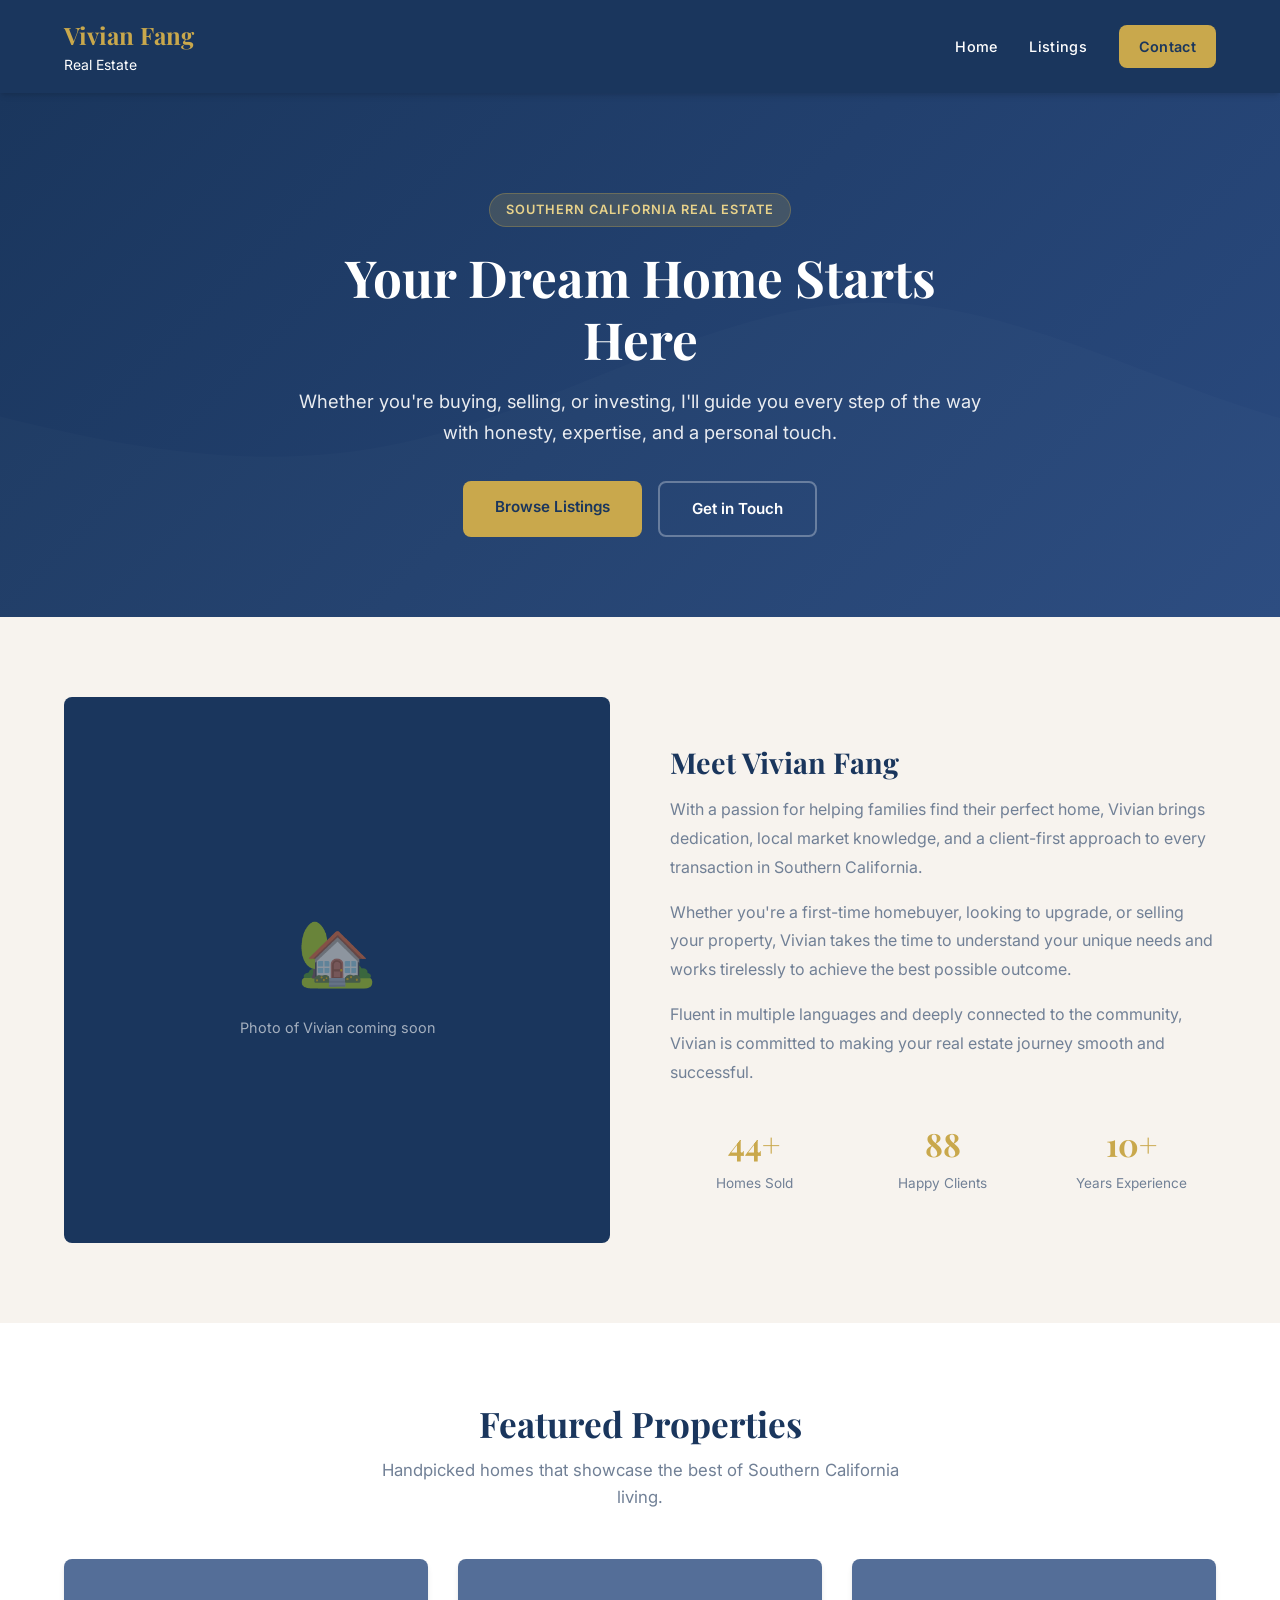
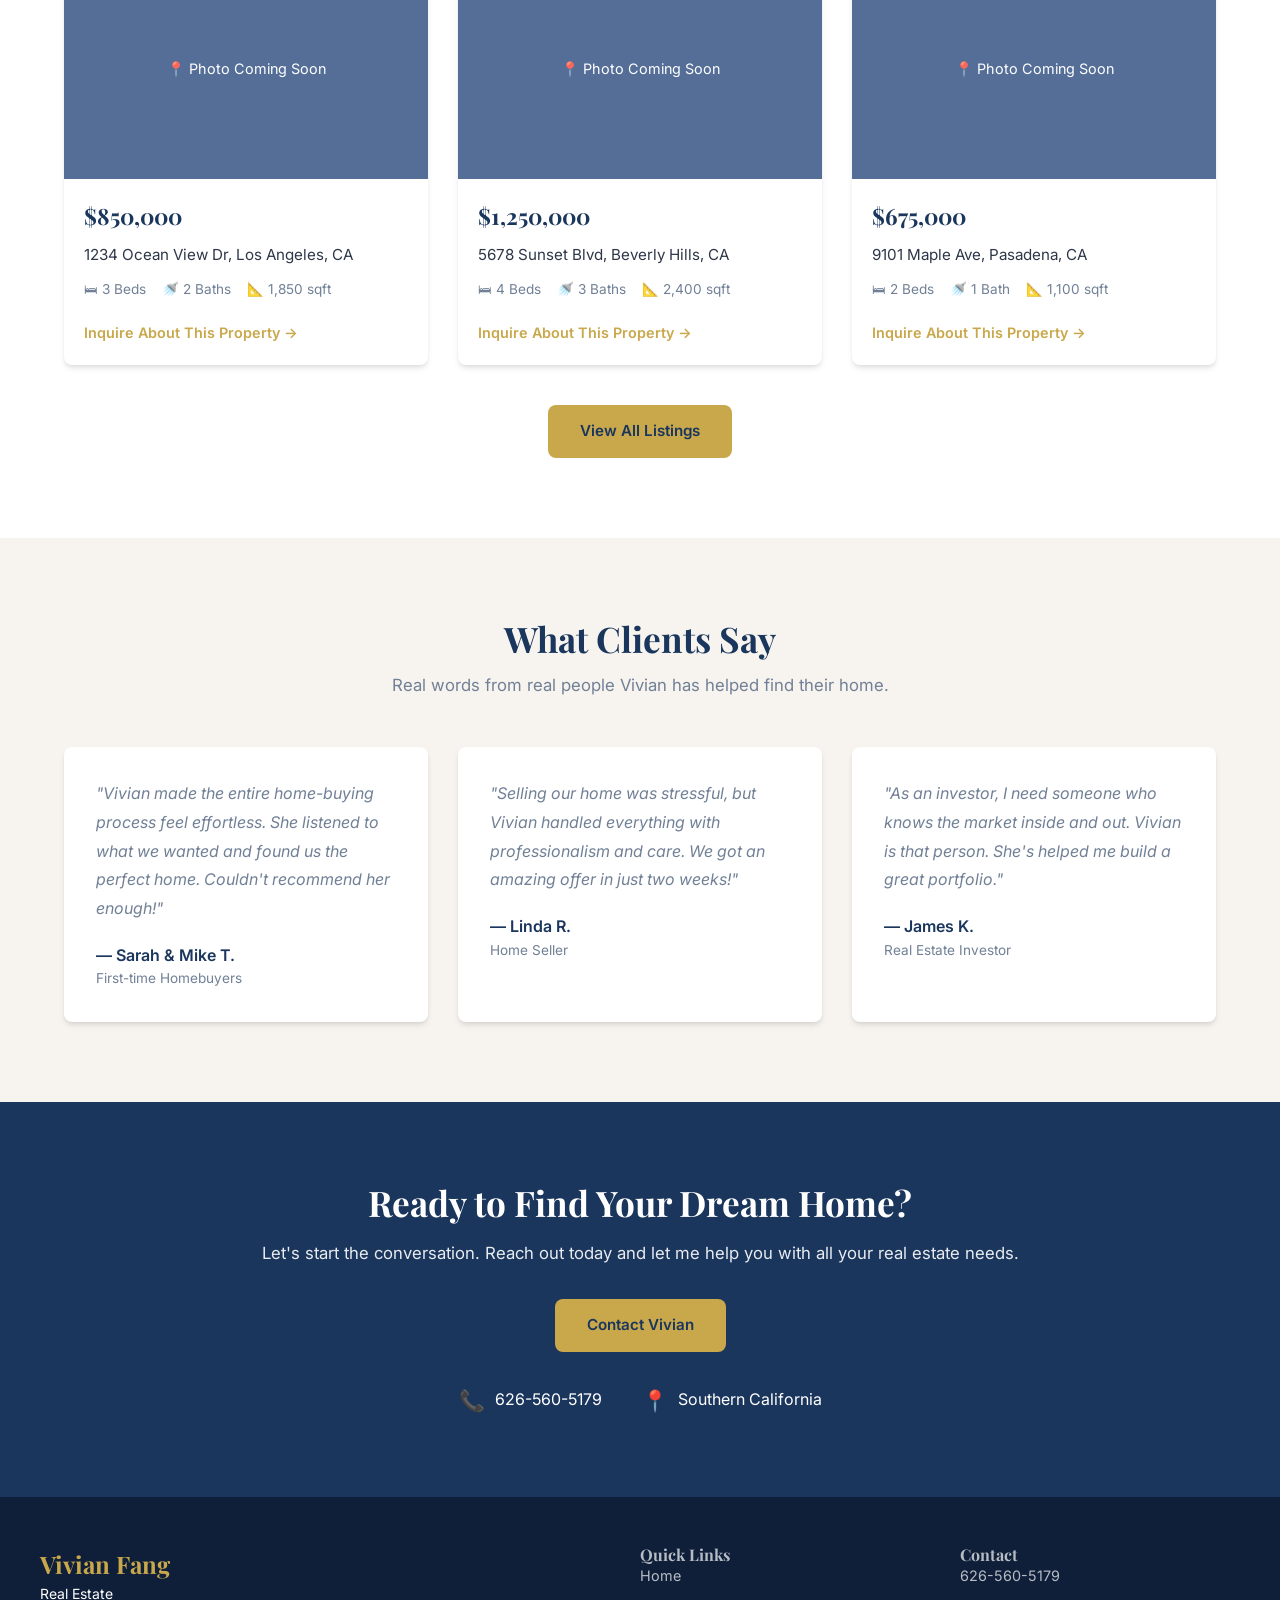
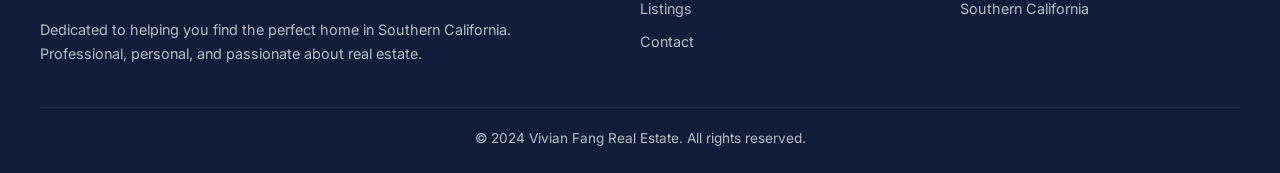
==== index.html @ aeec4f27 "Initial commit - Vivian Fang real estate website" ====
<!DOCTYPE html>
<html lang="en">
<head>
  <meta charset="UTF-8">
  <meta name="viewport" content="width=device-width, initial-scale=1.0">
  <title>Vivian Fang | Southern California Real Estate</title>
  <meta name="description" content="Southern California real estate with Vivian Fang. Find your dream home with personalized service and expert guidance.">
  <link rel="preconnect" href="https://fonts.googleapis.com">
  <link rel="preconnect" href="https://fonts.gstatic.com" crossorigin>
  <link href="https://fonts.googleapis.com/css2?family=Inter:wght@400;500;600;700&family=Playfair+Display:wght@400;700&display=swap" rel="stylesheet">
  <link rel="stylesheet" href="css/style.css">
</head>
<body>
  <header>
    <div class="header-inner">
      <a href="/" class="logo">
        Vivian Fang
        <span>Real Estate</span>
      </a>
      <button class="mobile-toggle" aria-label="Toggle menu">
        <span></span><span></span><span></span>
      </button>
      <nav>
        <a href="index.html">Home</a>
        <a href="listings.html">Listings</a>
        <a href="contact.html" class="nav-cta">Contact</a>
      </nav>
    </div>
  </header>

  <section class="hero">
    <div class="hero-content">
      <div class="hero-badge">Southern California Real Estate</div>
      <h1>Your Dream Home Starts Here</h1>
      <p>Whether you're buying, selling, or investing, I'll guide you every step of the way with honesty, expertise, and a personal touch.</p>
      <div class="hero-buttons">
        <a href="listings.html" class="btn btn-primary">Browse Listings</a>
        <a href="contact.html" class="btn btn-outline">Get in Touch</a>
      </div>
    </div>
  </section>

  <section class="about">
    <div class="container">
      <div class="about-grid">
        <div class="about-image">
          <div class="about-image-placeholder">
            <div class="icon">🏡</div>
            <p>Photo of Vivian coming soon</p>
          </div>
        </div>
        <div class="about-content">
          <h3>Meet Vivian Fang</h3>
          <p>With a passion for helping families find their perfect home, Vivian brings dedication, local market knowledge, and a client-first approach to every transaction in Southern California.</p>
          <p>Whether you're a first-time homebuyer, looking to upgrade, or selling your property, Vivian takes the time to understand your unique needs and works tirelessly to achieve the best possible outcome.</p>
          <p>Fluent in multiple languages and deeply connected to the community, Vivian is committed to making your real estate journey smooth and successful.</p>
          <div class="stats">
            <div class="stat">
              <span class="stat-number">50+</span>
              <span class="stat-label">Homes Sold</span>
            </div>
            <div class="stat">
              <span class="stat-number">98%</span>
              <span class="stat-label">Happy Clients</span>
            </div>
            <div class="stat">
              <span class="stat-number">10+</span>
              <span class="stat-label">Years Experience</span>
            </div>
          </div>
        </div>
      </div>
    </div>
  </section>

  <section class="featured-listings">
    <div class="container">
      <div class="section-title">
        <h2>Featured Properties</h2>
        <p>Handpicked homes that showcase the best of Southern California living.</p>
      </div>
      <div class="listings-grid">
        <div class="listing-card" data-price="850000" data-beds="3" data-status="active">
          <div class="listing-image">📍 Photo Coming Soon</div>
          <div class="listing-info">
            <div class="listing-price">$850,000</div>
            <div class="listing-address">1234 Ocean View Dr, Los Angeles, CA</div>
            <div class="listing-details">
              <span>🛏 3 Beds</span>
              <span>🚿 2 Baths</span>
              <span>📐 1,850 sqft</span>
            </div>
            <a href="contact.html" class="listing-link">Inquire About This Property →</a>
          </div>
        </div>
        <div class="listing-card" data-price="1250000" data-beds="4" data-status="active">
          <div class="listing-image">📍 Photo Coming Soon</div>
          <div class="listing-info">
            <div class="listing-price">$1,250,000</div>
            <div class="listing-address">5678 Sunset Blvd, Beverly Hills, CA</div>
            <div class="listing-details">
              <span>🛏 4 Beds</span>
              <span>🚿 3 Baths</span>
              <span>📐 2,400 sqft</span>
            </div>
            <a href="contact.html" class="listing-link">Inquire About This Property →</a>
          </div>
        </div>
        <div class="listing-card" data-price="675000" data-beds="2" data-status="pending">
          <div class="listing-image">📍 Photo Coming Soon</div>
          <div class="listing-info">
            <div class="listing-price">$675,000</div>
            <div class="listing-address">9101 Maple Ave, Pasadena, CA</div>
            <div class="listing-details">
              <span>🛏 2 Beds</span>
              <span>🚿 1 Bath</span>
              <span>📐 1,100 sqft</span>
            </div>
            <a href="contact.html" class="listing-link">Inquire About This Property →</a>
          </div>
        </div>
      </div>
      <div class="view-all">
        <a href="listings.html" class="btn btn-primary">View All Listings</a>
      </div>
    </div>
  </section>

  <section class="testimonials">
    <div class="container">
      <div class="section-title">
        <h2>What Clients Say</h2>
        <p>Real words from real people Vivian has helped find their home.</p>
      </div>
      <div class="testimonials-grid">
        <div class="testimonial-card">
          <p class="testimonial-text">"Vivian made the entire home-buying process feel effortless. She listened to what we wanted and found us the perfect home. Couldn't recommend her enough!"</p>
          <div class="testimonial-author">— Sarah & Mike T.</div>
          <div class="testimonial-role">First-time Homebuyers</div>
        </div>
        <div class="testimonial-card">
          <p class="testimonial-text">"Selling our home was stressful, but Vivian handled everything with professionalism and care. We got an amazing offer in just two weeks!"</p>
          <div class="testimonial-author">— Linda R.</div>
          <div class="testimonial-role">Home Seller</div>
        </div>
        <div class="testimonial-card">
          <p class="testimonial-text">"As an investor, I need someone who knows the market inside and out. Vivian is that person. She's helped me build a great portfolio."</p>
          <div class="testimonial-author">— James K.</div>
          <div class="testimonial-role">Real Estate Investor</div>
        </div>
      </div>
    </div>
  </section>

  <section class="contact-cta">
    <div class="container">
      <h2>Ready to Find Your Dream Home?</h2>
      <p>Let's start the conversation. Reach out today and let me help you with all your real estate needs.</p>
      <a href="contact.html" class="btn btn-primary">Contact Vivian</a>
      <div class="contact-details">
        <div class="contact-item">
          <span class="icon">📞</span>
          <span>626-560-5179</span>
        </div>
        <div class="contact-item">
          <span class="icon">📍</span>
          <span>Southern California</span>
        </div>
      </div>
    </div>
  </section>

  <footer>
    <div class="footer-grid">
      <div class="footer-brand">
        <div class="logo">
          Vivian Fang
          <span>Real Estate</span>
        </div>
        <p>Dedicated to helping you find the perfect home in Southern California. Professional, personal, and passionate about real estate.</p>
      </div>
      <div class="footer-links">
        <h4>Quick Links</h4>
        <a href="index.html">Home</a>
        <a href="listings.html">Listings</a>
        <a href="contact.html">Contact</a>
      </div>
      <div class="footer-links">
        <h4>Contact</h4>
        <a href="tel:6265605179">626-560-5179</a>
        <a href="#">Southern California</a>
      </div>
    </div>
    <div class="footer-bottom">
      &copy; 2024 Vivian Fang Real Estate. All rights reserved.
    </div>
  </footer>

  <script src="js/main.js"></script>
</body>
</html>
---- css/style.css ----
* {
  margin: 0;
  padding: 0;
  box-sizing: border-box;
}

:root {
  --primary: #1a365d;
  --primary-light: #2a4a7f;
  --accent: #c9a84c;
  --accent-light: #e8d28a;
  --cream: #f7f3ee;
  --white: #ffffff;
  --text: #2d3748;
  --text-light: #718096;
  --shadow: 0 4px 6px -1px rgba(0, 0, 0, 0.1), 0 2px 4px -1px rgba(0, 0, 0, 0.06);
  --shadow-lg: 0 10px 15px -3px rgba(0, 0, 0, 0.1), 0 4px 6px -2px rgba(0, 0, 0, 0.05);
  --radius: 8px;
  --max-width: 1200px;
}

html {
  scroll-behavior: smooth;
}

body {
  font-family: 'Inter', -apple-system, BlinkMacSystemFont, 'Segoe UI', sans-serif;
  color: var(--text);
  line-height: 1.6;
  background: var(--white);
}

h1, h2, h3, h4 {
  font-family: 'Playfair Display', Georgia, serif;
  font-weight: 700;
  line-height: 1.2;
}

a {
  text-decoration: none;
  color: inherit;
}

img {
  max-width: 100%;
  height: auto;
  display: block;
}

.container {
  max-width: var(--max-width);
  margin: 0 auto;
  padding: 0 24px;
}

/* Header / Nav */
header {
  background: var(--primary);
  color: var(--white);
  position: sticky;
  top: 0;
  z-index: 100;
  box-shadow: var(--shadow);
}

.header-inner {
  display: flex;
  justify-content: space-between;
  align-items: center;
  padding: 16px 24px;
  max-width: var(--max-width);
  margin: 0 auto;
}

.logo {
  font-family: 'Playfair Display', Georgia, serif;
  font-size: 1.5rem;
  font-weight: 700;
  color: var(--accent);
}

.logo span {
  color: var(--white);
  font-weight: 400;
  font-size: 0.875rem;
  display: block;
  font-family: 'Inter', sans-serif;
}

nav {
  display: flex;
  gap: 32px;
  align-items: center;
}

nav a {
  font-size: 0.9rem;
  font-weight: 500;
  transition: color 0.2s;
  letter-spacing: 0.3px;
}

nav a:hover {
  color: var(--accent);
}

.nav-cta {
  background: var(--accent);
  color: var(--primary) !important;
  padding: 10px 20px;
  border-radius: var(--radius);
  font-weight: 600;
  transition: background 0.2s;
}

.nav-cta:hover {
  background: var(--accent-light);
  color: var(--primary) !important;
}

.mobile-toggle {
  display: none;
  background: none;
  border: none;
  cursor: pointer;
  padding: 4px;
}

.mobile-toggle span {
  display: block;
  width: 24px;
  height: 2px;
  background: var(--white);
  margin: 5px 0;
  transition: 0.3s;
}

/* Hero */
.hero {
  background: linear-gradient(135deg, var(--primary) 0%, var(--primary-light) 100%);
  color: var(--white);
  padding: 100px 24px 80px;
  text-align: center;
  position: relative;
  overflow: hidden;
}

.hero::before {
  content: '';
  position: absolute;
  top: 0;
  left: 0;
  right: 0;
  bottom: 0;
  background: url('data:image/svg+xml,<svg xmlns="http://www.w3.org/2000/svg" viewBox="0 0 1440 320"><path fill="rgba(255,255,255,0.03)" d="M0,96L48,112C96,128,192,160,288,186.7C384,213,480,235,576,213.3C672,192,768,128,864,128C960,128,1056,192,1152,208C1248,224,1344,192,1392,176L1440,160L1440,320L1392,320C1344,320,1248,320,1152,320C1056,320,960,320,864,320C768,320,672,320,576,320C480,320,384,320,288,320C192,320,96,320,48,320L0,320Z"></path></svg>') no-repeat bottom;
  background-size: cover;
  opacity: 0.5;
}

.hero-content {
  position: relative;
  z-index: 1;
  max-width: 700px;
  margin: 0 auto;
}

.hero-badge {
  display: inline-block;
  background: rgba(201, 168, 76, 0.2);
  color: var(--accent-light);
  padding: 6px 16px;
  border-radius: 50px;
  font-size: 0.8rem;
  font-weight: 600;
  letter-spacing: 1px;
  text-transform: uppercase;
  margin-bottom: 20px;
  border: 1px solid rgba(201, 168, 76, 0.3);
}

.hero h1 {
  font-size: 3.2rem;
  margin-bottom: 16px;
  color: var(--white);
}

.hero p {
  font-size: 1.15rem;
  opacity: 0.9;
  margin-bottom: 32px;
  line-height: 1.7;
}

.hero-buttons {
  display: flex;
  gap: 16px;
  justify-content: center;
  flex-wrap: wrap;
}

.btn {
  display: inline-block;
  padding: 14px 32px;
  border-radius: var(--radius);
  font-weight: 600;
  font-size: 0.95rem;
  transition: all 0.2s;
  cursor: pointer;
  border: none;
}

.btn-primary {
  background: var(--accent);
  color: var(--primary);
}

.btn-primary:hover {
  background: var(--accent-light);
  transform: translateY(-1px);
}

.btn-outline {
  background: transparent;
  color: var(--white);
  border: 2px solid rgba(255, 255, 255, 0.3);
}

.btn-outline:hover {
  border-color: var(--white);
  background: rgba(255, 255, 255, 0.1);
  transform: translateY(-1px);
}

/* Sections */
section {
  padding: 80px 0;
}

.section-title {
  text-align: center;
  margin-bottom: 48px;
}

.section-title h2 {
  font-size: 2.2rem;
  color: var(--primary);
  margin-bottom: 12px;
}

.section-title p {
  color: var(--text-light);
  font-size: 1.05rem;
  max-width: 550px;
  margin: 0 auto;
}

/* About Section */
.about {
  background: var(--cream);
}

.about-grid {
  display: grid;
  grid-template-columns: 1fr 1fr;
  gap: 60px;
  align-items: center;
}

.about-image {
  background: var(--primary);
  border-radius: var(--radius);
  overflow: hidden;
  aspect-ratio: 1;
  display: flex;
  align-items: center;
  justify-content: center;
  color: var(--white);
  font-size: 1.2rem;
  min-height: 400px;
}

.about-image-placeholder {
  text-align: center;
  padding: 40px;
}

.about-image-placeholder .icon {
  font-size: 4rem;
  margin-bottom: 12px;
  opacity: 0.5;
}

.about-image-placeholder p {
  opacity: 0.6;
  font-size: 0.9rem;
}

.about-content h3 {
  font-size: 1.8rem;
  color: var(--primary);
  margin-bottom: 16px;
}

.about-content p {
  margin-bottom: 16px;
  color: var(--text-light);
  line-height: 1.8;
}

.stats {
  display: grid;
  grid-template-columns: repeat(3, 1fr);
  gap: 20px;
  margin-top: 32px;
}

.stat {
  text-align: center;
}

.stat-number {
  font-family: 'Playfair Display', Georgia, serif;
  font-size: 2rem;
  font-weight: 700;
  color: var(--accent);
  display: block;
}

.stat-label {
  font-size: 0.85rem;
  color: var(--text-light);
  margin-top: 4px;
}

/* Featured Listings */
.listings-grid {
  display: grid;
  grid-template-columns: repeat(3, 1fr);
  gap: 30px;
}

.listing-card {
  background: var(--white);
  border-radius: var(--radius);
  overflow: hidden;
  box-shadow: var(--shadow);
  transition: transform 0.2s, box-shadow 0.2s;
}

.listing-card:hover {
  transform: translateY(-4px);
  box-shadow: var(--shadow-lg);
}

.listing-image {
  height: 220px;
  background: var(--primary-light);
  display: flex;
  align-items: center;
  justify-content: center;
  color: var(--white);
  opacity: 0.8;
  font-size: 0.9rem;
}

.listing-info {
  padding: 20px;
}

.listing-price {
  font-family: 'Playfair Display', Georgia, serif;
  font-size: 1.4rem;
  font-weight: 700;
  color: var(--primary);
  margin-bottom: 8px;
}

.listing-address {
  font-size: 0.95rem;
  color: var(--text);
  margin-bottom: 4px;
}

.listing-details {
  display: flex;
  gap: 16px;
  margin: 12px 0;
  font-size: 0.85rem;
  color: var(--text-light);
}

.listing-details span {
  display: flex;
  align-items: center;
  gap: 4px;
}

.listing-link {
  color: var(--accent);
  font-weight: 600;
  font-size: 0.9rem;
  display: inline-block;
  margin-top: 8px;
}

.listing-link:hover {
  color: var(--primary);
}

.view-all {
  text-align: center;
  margin-top: 40px;
}

/* Testimonials */
.testimonials {
  background: var(--cream);
}

.testimonials-grid {
  display: grid;
  grid-template-columns: repeat(3, 1fr);
  gap: 30px;
}

.testimonial-card {
  background: var(--white);
  padding: 32px;
  border-radius: var(--radius);
  box-shadow: var(--shadow);
}

.testimonial-text {
  font-style: italic;
  color: var(--text-light);
  line-height: 1.8;
  margin-bottom: 20px;
}

.testimonial-author {
  font-weight: 600;
  color: var(--primary);
}

.testimonial-role {
  font-size: 0.85rem;
  color: var(--text-light);
}

/* Contact CTA Section */
.contact-cta {
  text-align: center;
  background: var(--primary);
  color: var(--white);
}

.contact-cta h2 {
  color: var(--white);
  font-size: 2.2rem;
  margin-bottom: 16px;
}

.contact-cta p {
  opacity: 0.9;
  margin-bottom: 32px;
  font-size: 1.05rem;
}

.contact-details {
  display: flex;
  justify-content: center;
  gap: 40px;
  flex-wrap: wrap;
  margin-top: 32px;
}

.contact-item {
  display: flex;
  align-items: center;
  gap: 10px;
  font-size: 1rem;
}

.contact-item .icon {
  font-size: 1.3rem;
}

/* Footer */
footer {
  background: #0f1f3a;
  color: rgba(255, 255, 255, 0.7);
  padding: 48px 24px 24px;
}

.footer-grid {
  display: grid;
  grid-template-columns: 2fr 1fr 1fr;
  gap: 40px;
  max-width: var(--max-width);
  margin: 0 auto;
}

.footer-brand .logo {
  margin-bottom: 12px;
}

.footer-brand p {
  font-size: 0.9rem;
  line-height: 1.7;
}

.footer h4 {
  color: var(--white);
  font-family: 'Inter', sans-serif;
  font-size: 0.9rem;
  text-transform: uppercase;
  letter-spacing: 1px;
  margin-bottom: 16px;
}

.footer-links a {
  display: block;
  font-size: 0.9rem;
  margin-bottom: 10px;
  transition: color 0.2s;
}

.footer-links a:hover {
  color: var(--accent);
}

.footer-bottom {
  border-top: 1px solid rgba(255, 255, 255, 0.1);
  margin-top: 40px;
  padding-top: 20px;
  text-align: center;
  font-size: 0.85rem;
  max-width: var(--max-width);
  margin-left: auto;
  margin-right: auto;
}

/* =========================================
   LISTINGS PAGE
   ========================================= */
.page-hero {
  background: var(--primary);
  color: var(--white);
  padding: 60px 24px;
  text-align: center;
}

.page-hero h1 {
  font-size: 2.5rem;
  color: var(--white);
  margin-bottom: 8px;
}

.page-hero p {
  opacity: 0.85;
}

.filter-bar {
  display: flex;
  gap: 16px;
  justify-content: center;
  flex-wrap: wrap;
  margin-bottom: 40px;
}

.filter-bar select,
.filter-bar input {
  padding: 10px 16px;
  border: 1px solid #e2e8f0;
  border-radius: var(--radius);
  font-size: 0.9rem;
  background: var(--white);
  color: var(--text);
  min-width: 180px;
}

/* Contact Form */
.contact-page-grid {
  display: grid;
  grid-template-columns: 1fr 1fr;
  gap: 60px;
}

.form-group {
  margin-bottom: 20px;
}

.form-group label {
  display: block;
  font-weight: 600;
  font-size: 0.9rem;
  margin-bottom: 6px;
  color: var(--text);
}

.form-group input,
.form-group textarea,
.form-group select {
  width: 100%;
  padding: 12px 16px;
  border: 1px solid #e2e8f0;
  border-radius: var(--radius);
  font-size: 0.95rem;
  font-family: 'Inter', sans-serif;
  transition: border-color 0.2s;
}

.form-group input:focus,
.form-group textarea:focus {
  outline: none;
  border-color: var(--accent);
  box-shadow: 0 0 0 3px rgba(201, 168, 76, 0.15);
}

.form-group textarea {
  height: 140px;
  resize: vertical;
}

.contact-info-card {
  background: var(--cream);
  padding: 40px;
  border-radius: var(--radius);
}

.contact-info-card h3 {
  font-size: 1.5rem;
  color: var(--primary);
  margin-bottom: 20px;
}

.contact-info-item {
  display: flex;
  gap: 16px;
  margin-bottom: 24px;
}

.contact-info-item .icon {
  font-size: 1.3rem;
  color: var(--accent);
  flex-shrink: 0;
}

.contact-info-item .label {
  font-weight: 600;
  color: var(--text);
  margin-bottom: 2px;
}

.contact-info-item .value {
  color: var(--text-light);
}

/* Detail page */
.detail-hero {
  position: relative;
  height: 400px;
  background: var(--primary-light);
  display: flex;
  align-items: flex-end;
  color: var(--white);
}

.detail-overlay {
  background: linear-gradient(transparent, rgba(0,0,0,0.7));
  padding: 40px 24px;
  width: 100%;
}

.detail-content {
  display: grid;
  grid-template-columns: 2fr 1fr;
  gap: 40px;
  padding: 60px 0;
}

.detail-description h2 {
  font-size: 1.5rem;
  color: var(--primary);
  margin-bottom: 16px;
}

.detail-description p {
  color: var(--text-light);
  line-height: 1.8;
  margin-bottom: 16px;
}

.detail-sidebar {
  background: var(--cream);
  padding: 32px;
  border-radius: var(--radius);
  position: sticky;
  top: 100px;
}

.detail-sidebar .price {
  font-family: 'Playfair Display', Georgia, serif;
  font-size: 2rem;
  color: var(--primary);
  margin-bottom: 16px;
}

.detail-sidebar .detail-meta {
  margin-bottom: 24px;
}

.detail-sidebar .detail-meta div {
  display: flex;
  justify-content: space-between;
  padding: 10px 0;
  border-bottom: 1px solid rgba(0,0,0,0.08);
  font-size: 0.95rem;
}

.detail-sidebar .detail-meta .label {
  color: var(--text-light);
}

.detail-sidebar .detail-meta .value {
  font-weight: 600;
}

/* Listing detail */
.listing-meta {
  display: grid;
  grid-template-columns: repeat(4, 1fr);
  gap: 20px;
  margin: 30px 0;
}

.listing-meta-item {
  text-align: center;
  padding: 20px;
  background: var(--cream);
  border-radius: var(--radius);
}

.listing-meta-item .number {
  font-family: 'Playfair Display', Georgia, serif;
  font-size: 1.8rem;
  font-weight: 700;
  color: var(--primary);
  display: block;
}

.listing-meta-item .label {
  font-size: 0.85rem;
  color: var(--text-light);
  margin-top: 4px;
}

/* =========================================
   RESPONSIVE
   ========================================= */
@media (max-width: 900px) {
  .about-grid,
  .contact-page-grid,
  .footer-grid {
    grid-template-columns: 1fr;
    gap: 40px;
  }

  .listings-grid,
  .testimonials-grid {
    grid-template-columns: repeat(2, 1fr);
  }

  .detail-content {
    grid-template-columns: 1fr;
  }

  .hero h1 {
    font-size: 2.4rem;
  }

  .stats {
    grid-template-columns: repeat(3, 1fr);
  }
}

@media (max-width: 640px) {
  .mobile-toggle {
    display: block;
  }

  nav {
    display: none;
    flex-direction: column;
    position: absolute;
    top: 100%;
    left: 0;
    right: 0;
    background: var(--primary);
    padding: 20px;
    gap: 16px;
    box-shadow: var(--shadow-lg);
  }

  nav.open {
    display: flex;
  }

  .listings-grid,
  .testimonials-grid {
    grid-template-columns: 1fr;
  }

  .hero {
    padding: 60px 20px 50px;
  }

  .hero h1 {
    font-size: 1.8rem;
  }

  section {
    padding: 50px 0;
  }

  .section-title h2 {
    font-size: 1.6rem;
  }

  .listing-meta {
    grid-template-columns: repeat(2, 1fr);
  }

  .stats {
    grid-template-columns: repeat(3, 1fr);
    gap: 12px;
  }

  .stat-number {
    font-size: 1.5rem;
  }

  .contact-details {
    flex-direction: column;
    align-items: center;
    gap: 20px;
  }

  .detail-hero {
    height: 280px;
  }
}
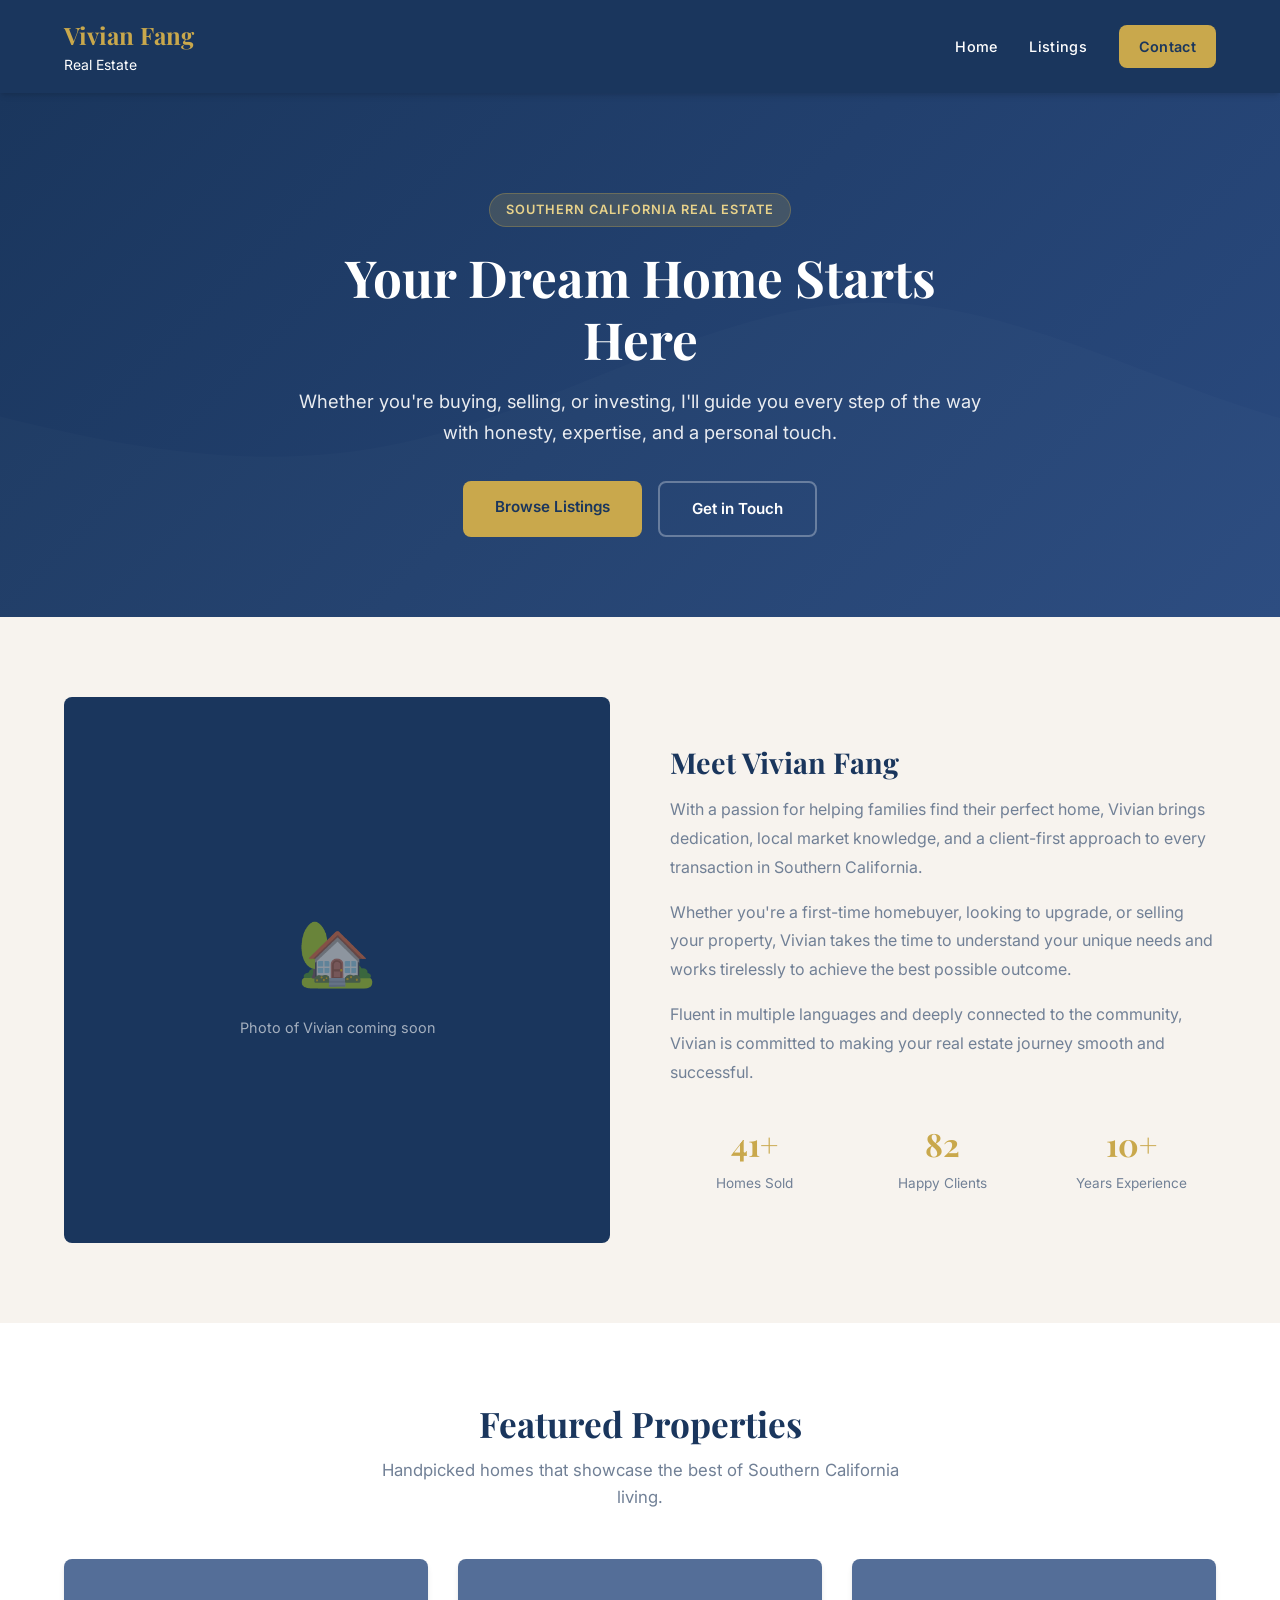
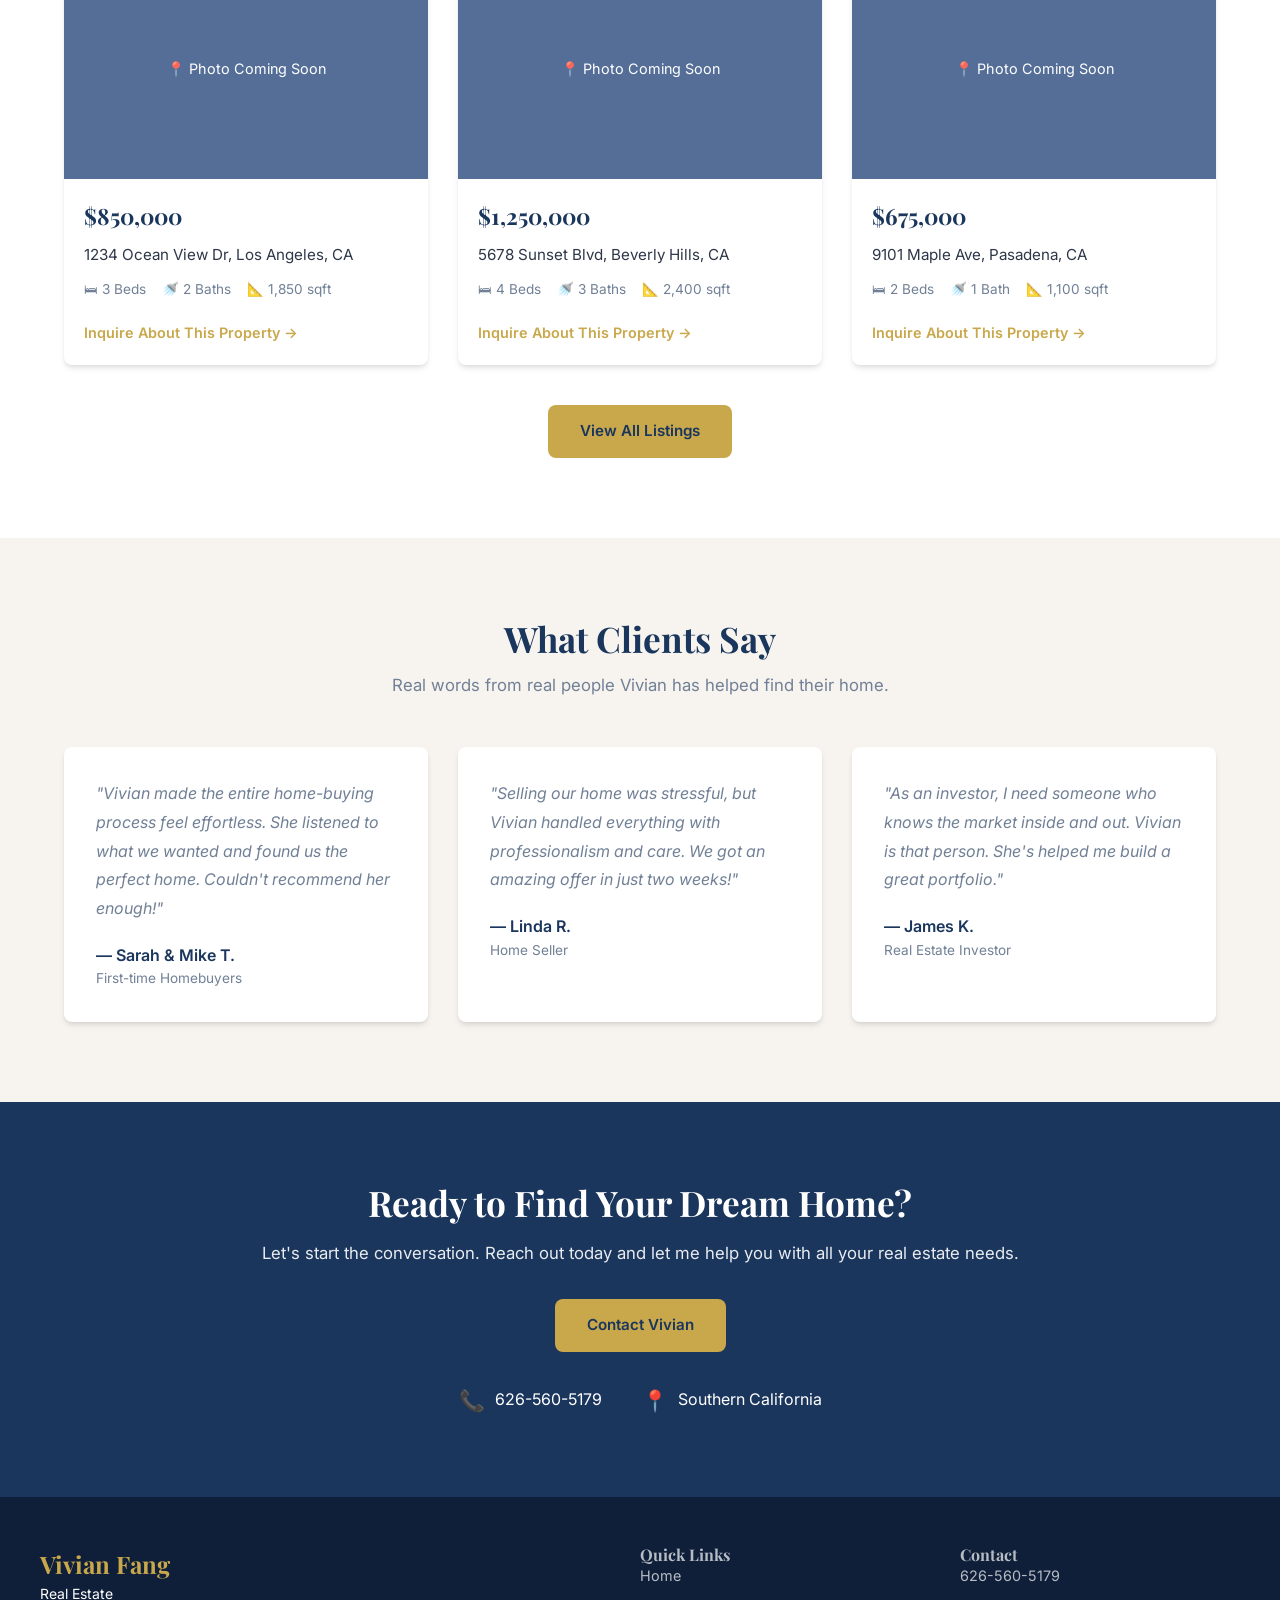
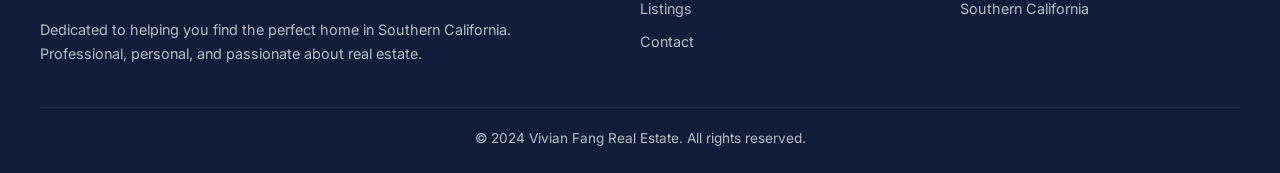
==== commit 46b1baac: "Fix logo link for GitHub Pages" ====
--- a/index.html
+++ b/index.html
@@ -13,7 +13,7 @@
 <body>
   <header>
     <div class="header-inner">
-      <a href="/" class="logo">
+      <a href="index.html" class="logo">
         Vivian Fang
         <span>Real Estate</span>
       </a>
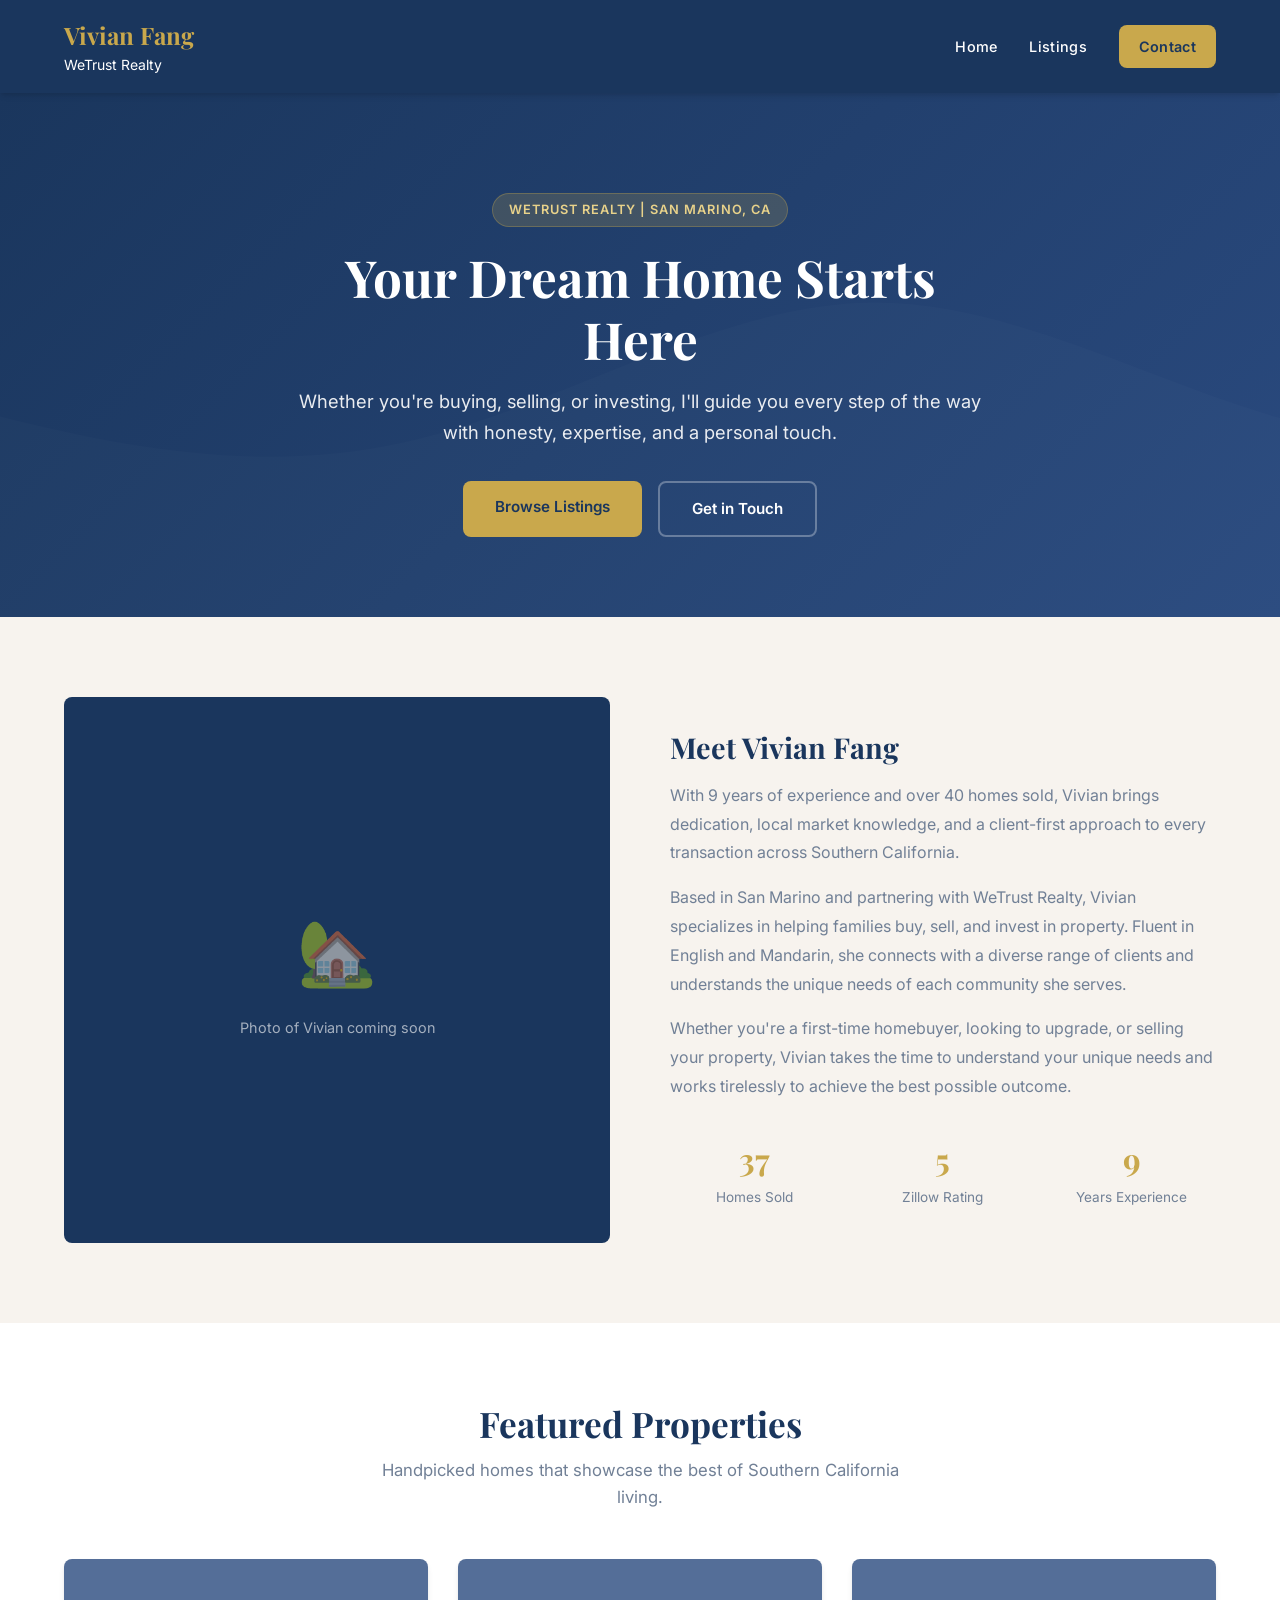
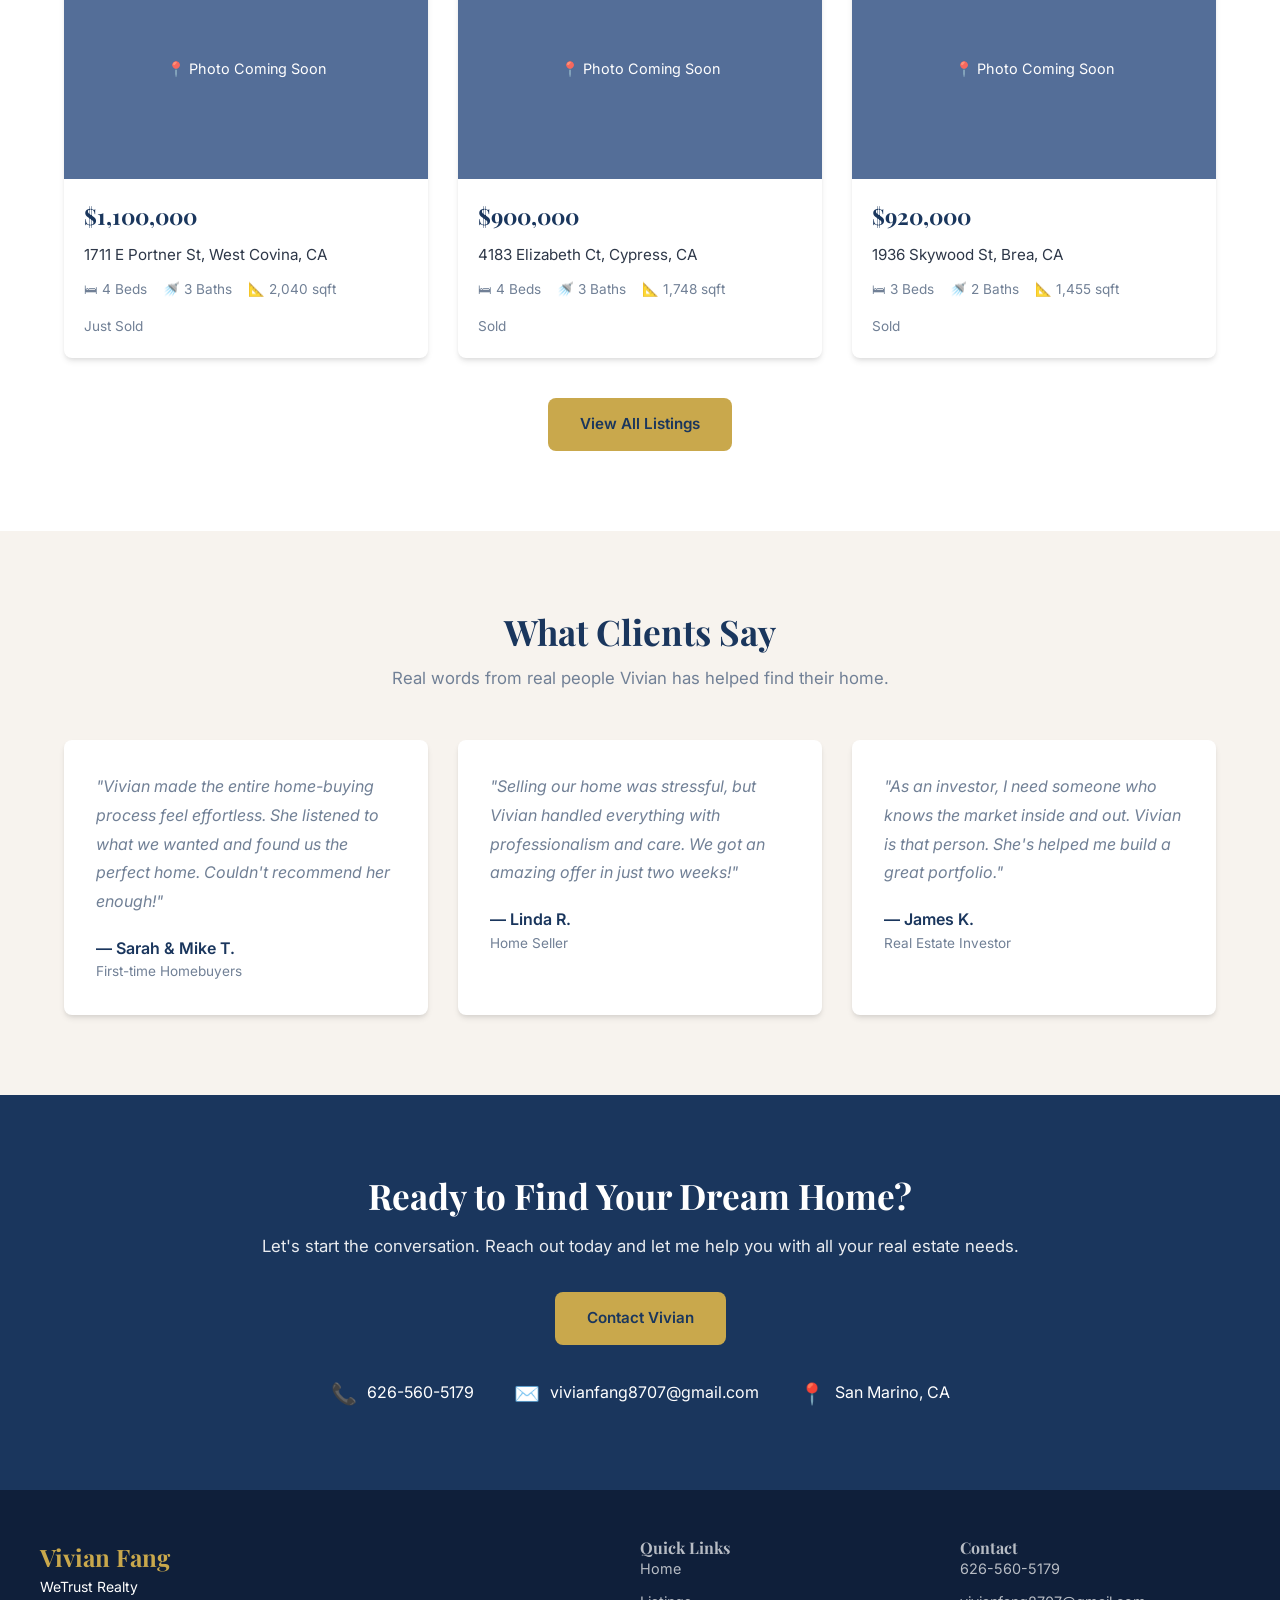
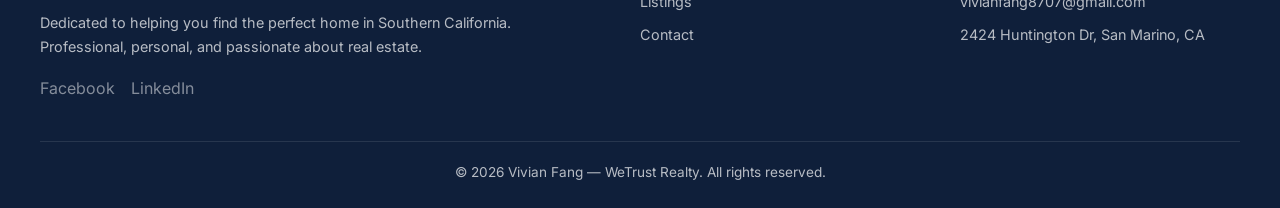
==== commit e398bc96: "Update site with real info from Zillow profile" ====
--- a/index.html
+++ b/index.html
@@ -15,7 +15,7 @@
     <div class="header-inner">
       <a href="index.html" class="logo">
         Vivian Fang
-        <span>Real Estate</span>
+        <span>WeTrust Realty</span>
       </a>
       <button class="mobile-toggle" aria-label="Toggle menu">
         <span></span><span></span><span></span>
@@ -30,7 +30,7 @@
 
   <section class="hero">
     <div class="hero-content">
-      <div class="hero-badge">Southern California Real Estate</div>
+      <div class="hero-badge">WeTrust Realty | San Marino, CA</div>
       <h1>Your Dream Home Starts Here</h1>
       <p>Whether you're buying, selling, or investing, I'll guide you every step of the way with honesty, expertise, and a personal touch.</p>
       <div class="hero-buttons">
@@ -51,20 +51,20 @@
         </div>
         <div class="about-content">
           <h3>Meet Vivian Fang</h3>
-          <p>With a passion for helping families find their perfect home, Vivian brings dedication, local market knowledge, and a client-first approach to every transaction in Southern California.</p>
+          <p>With 9 years of experience and over 40 homes sold, Vivian brings dedication, local market knowledge, and a client-first approach to every transaction across Southern California.</p>
+          <p>Based in San Marino and partnering with WeTrust Realty, Vivian specializes in helping families buy, sell, and invest in property. Fluent in English and Mandarin, she connects with a diverse range of clients and understands the unique needs of each community she serves.</p>
           <p>Whether you're a first-time homebuyer, looking to upgrade, or selling your property, Vivian takes the time to understand your unique needs and works tirelessly to achieve the best possible outcome.</p>
-          <p>Fluent in multiple languages and deeply connected to the community, Vivian is committed to making your real estate journey smooth and successful.</p>
           <div class="stats">
             <div class="stat">
-              <span class="stat-number">50+</span>
+              <span class="stat-number">41</span>
               <span class="stat-label">Homes Sold</span>
             </div>
             <div class="stat">
-              <span class="stat-number">98%</span>
-              <span class="stat-label">Happy Clients</span>
+              <span class="stat-number">5.0</span>
+              <span class="stat-label">Zillow Rating</span>
             </div>
             <div class="stat">
-              <span class="stat-number">10+</span>
+              <span class="stat-number">9</span>
               <span class="stat-label">Years Experience</span>
             </div>
           </div>
@@ -80,43 +80,43 @@
         <p>Handpicked homes that showcase the best of Southern California living.</p>
       </div>
       <div class="listings-grid">
-        <div class="listing-card" data-price="850000" data-beds="3" data-status="active">
+        <div class="listing-card" data-price="1100000" data-beds="4" data-status="sold">
           <div class="listing-image">📍 Photo Coming Soon</div>
           <div class="listing-info">
-            <div class="listing-price">$850,000</div>
-            <div class="listing-address">1234 Ocean View Dr, Los Angeles, CA</div>
+            <div class="listing-price">$1,100,000</div>
+            <div class="listing-address">1711 E Portner St, West Covina, CA</div>
+            <div class="listing-details">
+              <span>🛏 4 Beds</span>
+              <span>🚿 3 Baths</span>
+              <span>📐 2,040 sqft</span>
+            </div>
+            <span style="color:var(--text-light);font-size:0.85rem;">Just Sold</span>
+          </div>
+        </div>
+        <div class="listing-card" data-price="900000" data-beds="4" data-status="sold">
+          <div class="listing-image">📍 Photo Coming Soon</div>
+          <div class="listing-info">
+            <div class="listing-price">$900,000</div>
+            <div class="listing-address">4183 Elizabeth Ct, Cypress, CA</div>
+            <div class="listing-details">
+              <span>🛏 4 Beds</span>
+              <span>🚿 3 Baths</span>
+              <span>📐 1,748 sqft</span>
+            </div>
+            <span style="color:var(--text-light);font-size:0.85rem;">Sold</span>
+          </div>
+        </div>
+        <div class="listing-card" data-price="920000" data-beds="3" data-status="sold">
+          <div class="listing-image">📍 Photo Coming Soon</div>
+          <div class="listing-info">
+            <div class="listing-price">$920,000</div>
+            <div class="listing-address">1936 Skywood St, Brea, CA</div>
             <div class="listing-details">
               <span>🛏 3 Beds</span>
               <span>🚿 2 Baths</span>
-              <span>📐 1,850 sqft</span>
-            </div>
-            <a href="contact.html" class="listing-link">Inquire About This Property →</a>
-          </div>
-        </div>
-        <div class="listing-card" data-price="1250000" data-beds="4" data-status="active">
-          <div class="listing-image">📍 Photo Coming Soon</div>
-          <div class="listing-info">
-            <div class="listing-price">$1,250,000</div>
-            <div class="listing-address">5678 Sunset Blvd, Beverly Hills, CA</div>
-            <div class="listing-details">
-              <span>🛏 4 Beds</span>
-              <span>🚿 3 Baths</span>
-              <span>📐 2,400 sqft</span>
-            </div>
-            <a href="contact.html" class="listing-link">Inquire About This Property →</a>
-          </div>
-        </div>
-        <div class="listing-card" data-price="675000" data-beds="2" data-status="pending">
-          <div class="listing-image">📍 Photo Coming Soon</div>
-          <div class="listing-info">
-            <div class="listing-price">$675,000</div>
-            <div class="listing-address">9101 Maple Ave, Pasadena, CA</div>
-            <div class="listing-details">
-              <span>🛏 2 Beds</span>
-              <span>🚿 1 Bath</span>
-              <span>📐 1,100 sqft</span>
-            </div>
-            <a href="contact.html" class="listing-link">Inquire About This Property →</a>
+              <span>📐 1,455 sqft</span>
+            </div>
+            <span style="color:var(--text-light);font-size:0.85rem;">Sold</span>
           </div>
         </div>
       </div>
@@ -163,8 +163,12 @@
           <span>626-560-5179</span>
         </div>
         <div class="contact-item">
+          <span class="icon">✉️</span>
+          <span>vivianfang8707@gmail.com</span>
+        </div>
+        <div class="contact-item">
           <span class="icon">📍</span>
-          <span>Southern California</span>
+          <span>San Marino, CA</span>
         </div>
       </div>
     </div>
@@ -175,9 +179,13 @@
       <div class="footer-brand">
         <div class="logo">
           Vivian Fang
-          <span>Real Estate</span>
+          <span>WeTrust Realty</span>
         </div>
         <p>Dedicated to helping you find the perfect home in Southern California. Professional, personal, and passionate about real estate.</p>
+        <div style="display:flex;gap:16px;margin-top:16px;">
+          <a href="https://www.facebook.com/yanyi.fang.9" target="_blank" style="opacity:0.7;transition:opacity 0.2s;" onmouseover="this.style.opacity='1'" onmouseout="this.style.opacity='0.7'">Facebook</a>
+          <a href="https://www.linkedin.com/in/yanyi-vivian-fang-7b133a32/" target="_blank" style="opacity:0.7;transition:opacity 0.2s;" onmouseover="this.style.opacity='1'" onmouseout="this.style.opacity='0.7'">LinkedIn</a>
+        </div>
       </div>
       <div class="footer-links">
         <h4>Quick Links</h4>
@@ -188,11 +196,12 @@
       <div class="footer-links">
         <h4>Contact</h4>
         <a href="tel:6265605179">626-560-5179</a>
-        <a href="#">Southern California</a>
+        <a href="mailto:vivianfang8707@gmail.com">vivianfang8707@gmail.com</a>
+        <a href="#">2424 Huntington Dr, San Marino, CA</a>
       </div>
     </div>
     <div class="footer-bottom">
-      &copy; 2024 Vivian Fang Real Estate. All rights reserved.
+      &copy; 2026 Vivian Fang &mdash; WeTrust Realty. All rights reserved.
     </div>
   </footer>
 
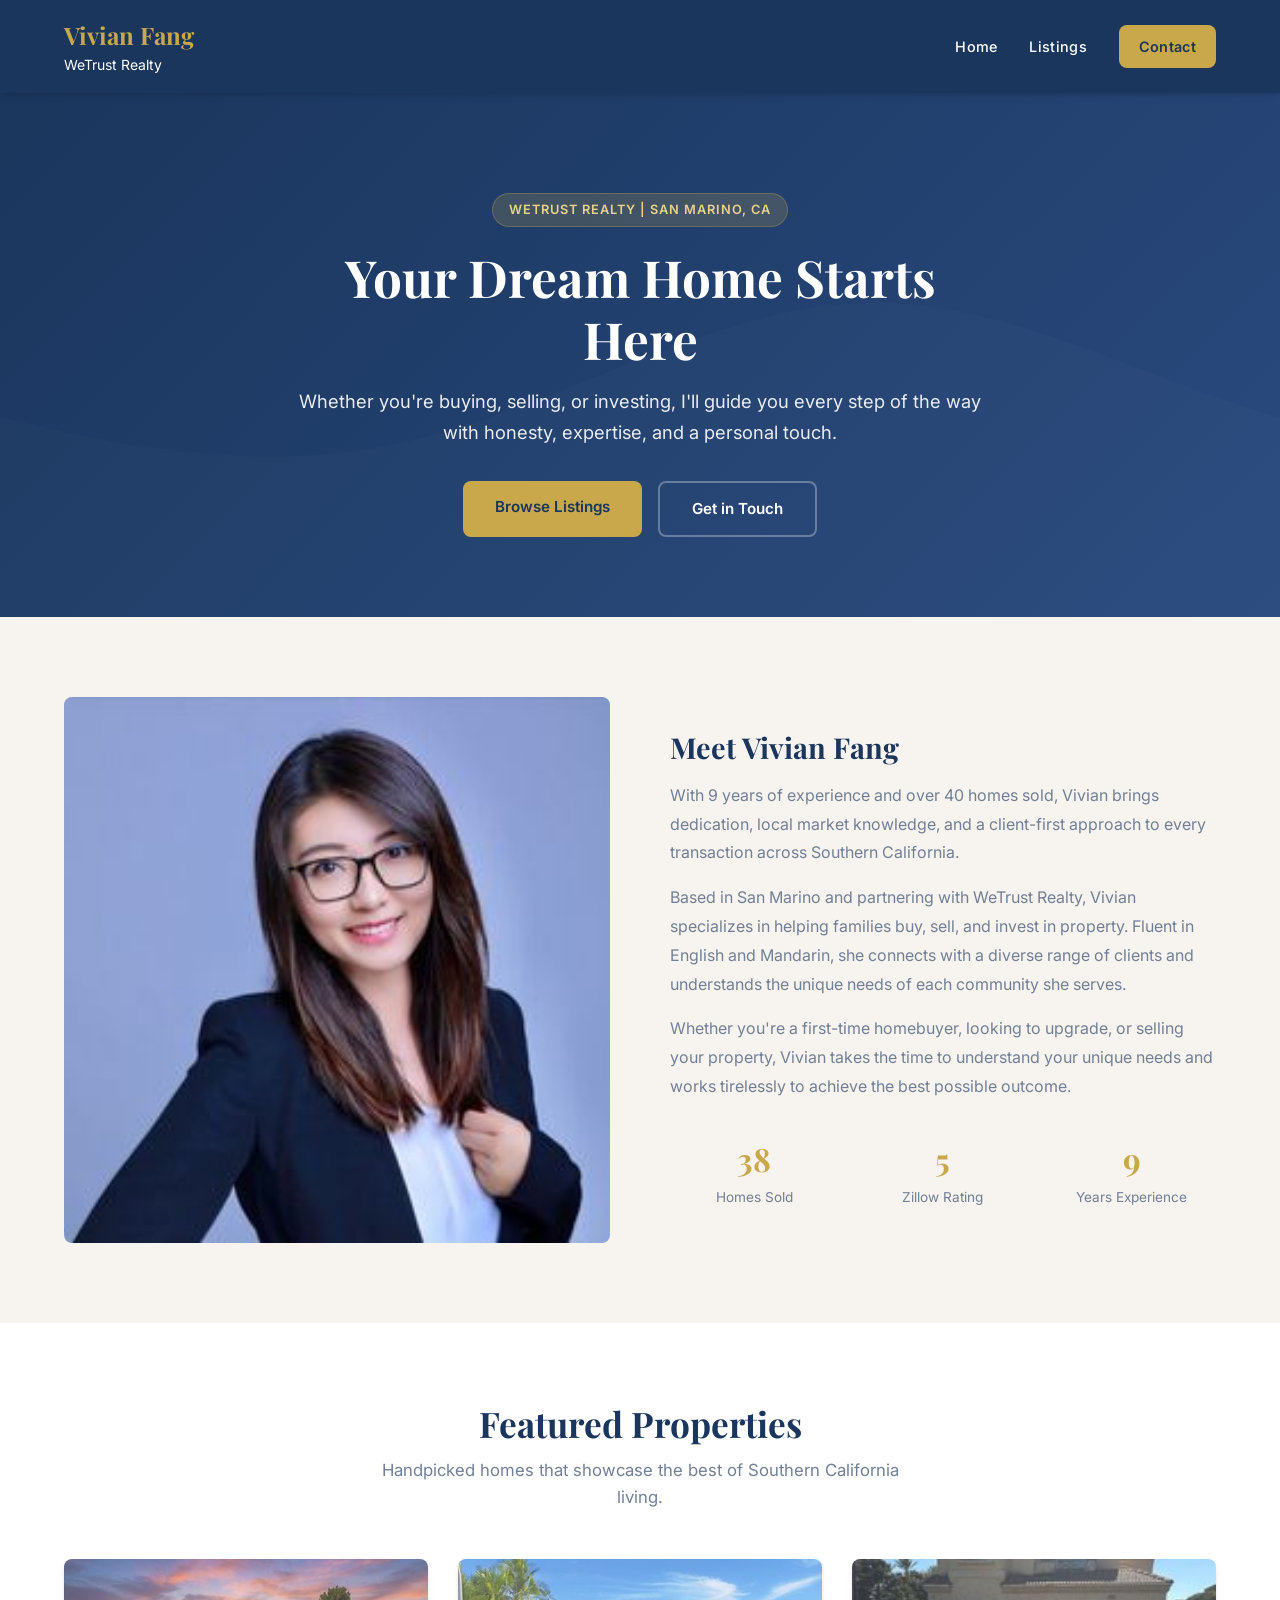
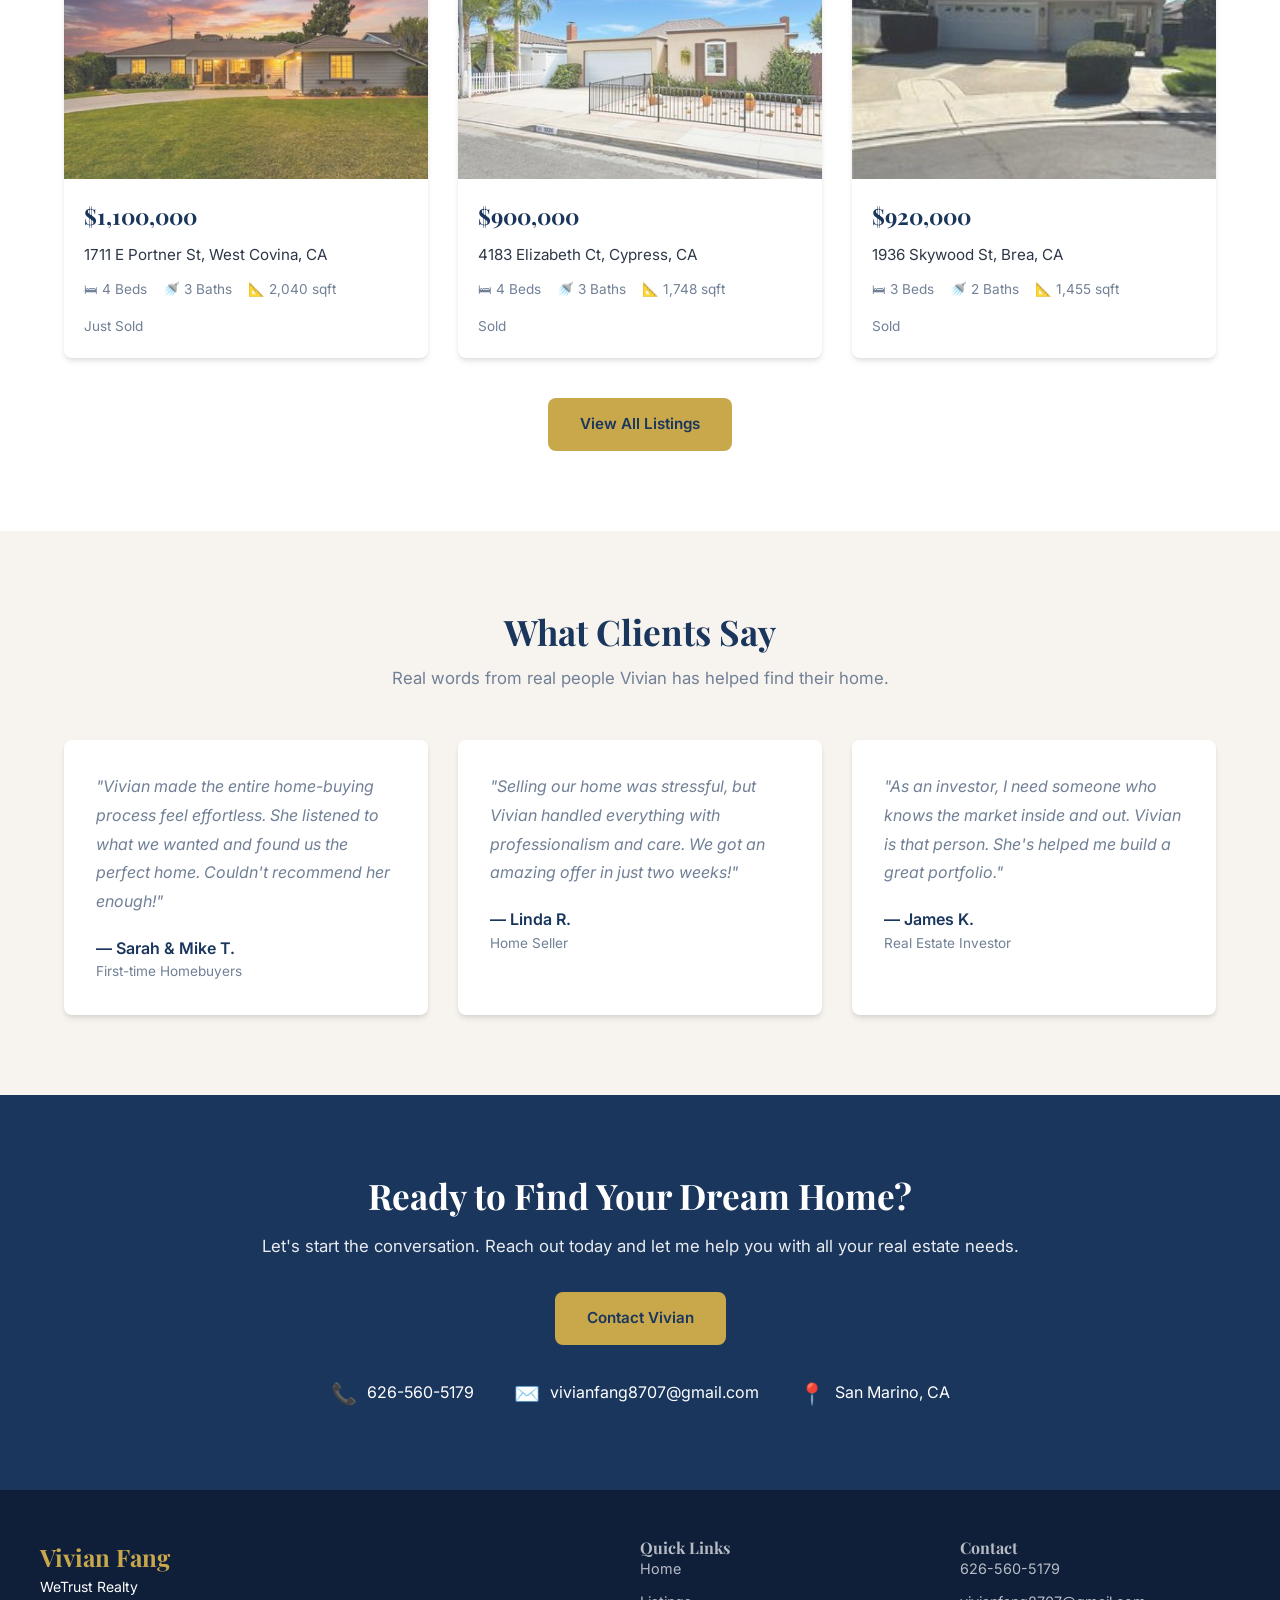
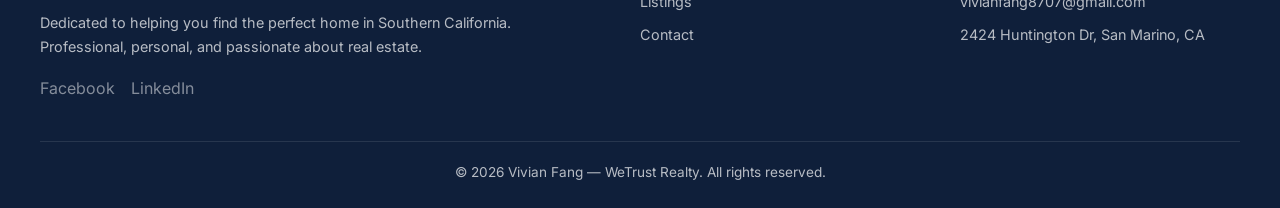
==== commit 81ab779f: "Add photos from Zillow profile" ====
--- a/index.html
+++ b/index.html
@@ -44,10 +44,7 @@
     <div class="container">
       <div class="about-grid">
         <div class="about-image">
-          <div class="about-image-placeholder">
-            <div class="icon">🏡</div>
-            <p>Photo of Vivian coming soon</p>
-          </div>
+          <img src="images/vivian.jpg" alt="Vivian Fang" style="width:100%;height:100%;object-fit:cover;">
         </div>
         <div class="about-content">
           <h3>Meet Vivian Fang</h3>
@@ -81,7 +78,9 @@
       </div>
       <div class="listings-grid">
         <div class="listing-card" data-price="1100000" data-beds="4" data-status="sold">
-          <div class="listing-image">📍 Photo Coming Soon</div>
+          <div class="listing-image" style="overflow:hidden;background:none;">
+            <img src="images/west-covina.jpg" alt="1711 E Portner St" style="width:100%;height:100%;object-fit:cover;">
+          </div>
           <div class="listing-info">
             <div class="listing-price">$1,100,000</div>
             <div class="listing-address">1711 E Portner St, West Covina, CA</div>
@@ -94,7 +93,9 @@
           </div>
         </div>
         <div class="listing-card" data-price="900000" data-beds="4" data-status="sold">
-          <div class="listing-image">📍 Photo Coming Soon</div>
+          <div class="listing-image" style="overflow:hidden;background:none;">
+            <img src="images/brea.jpg" alt="4183 Elizabeth Ct" style="width:100%;height:100%;object-fit:cover;">
+          </div>
           <div class="listing-info">
             <div class="listing-price">$900,000</div>
             <div class="listing-address">4183 Elizabeth Ct, Cypress, CA</div>
@@ -107,7 +108,9 @@
           </div>
         </div>
         <div class="listing-card" data-price="920000" data-beds="3" data-status="sold">
-          <div class="listing-image">📍 Photo Coming Soon</div>
+          <div class="listing-image" style="overflow:hidden;background:none;">
+            <img src="images/fontana.jpg" alt="1936 Skywood St" style="width:100%;height:100%;object-fit:cover;">
+          </div>
           <div class="listing-info">
             <div class="listing-price">$920,000</div>
             <div class="listing-address">1936 Skywood St, Brea, CA</div>
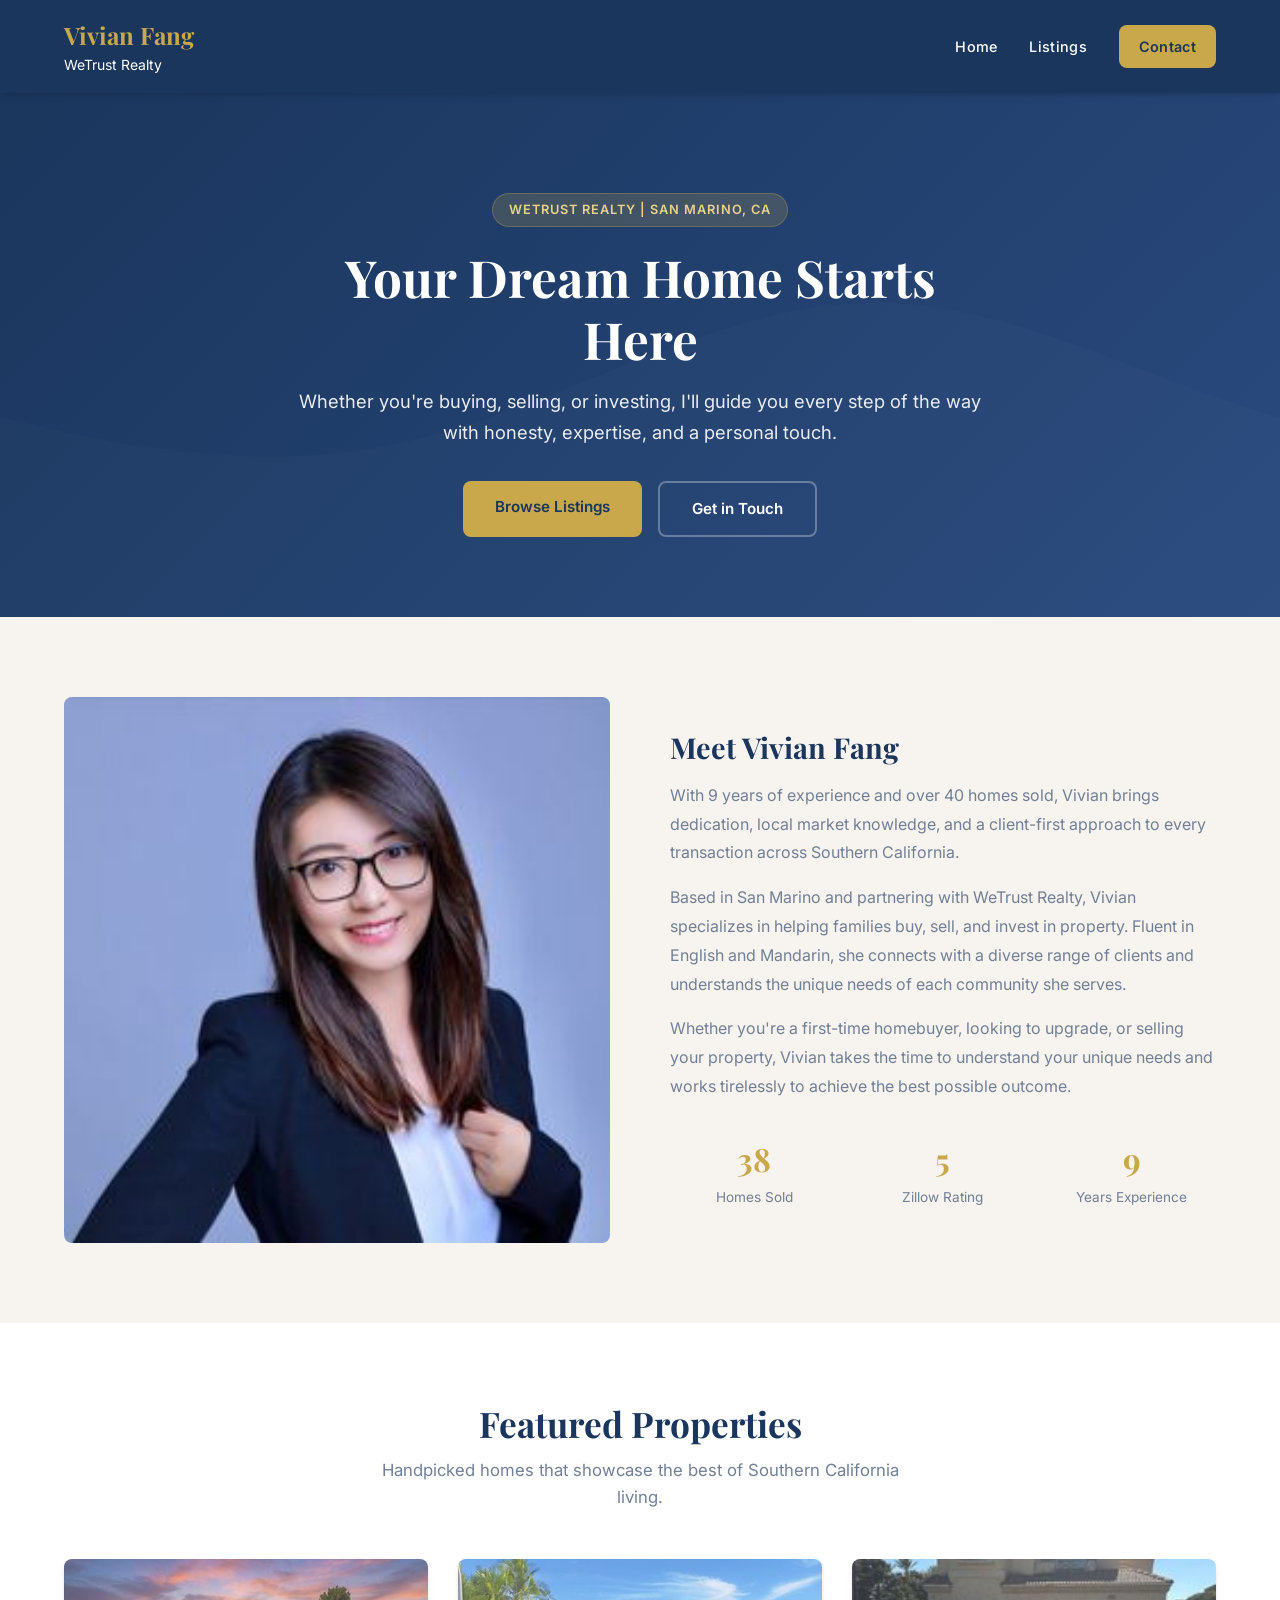
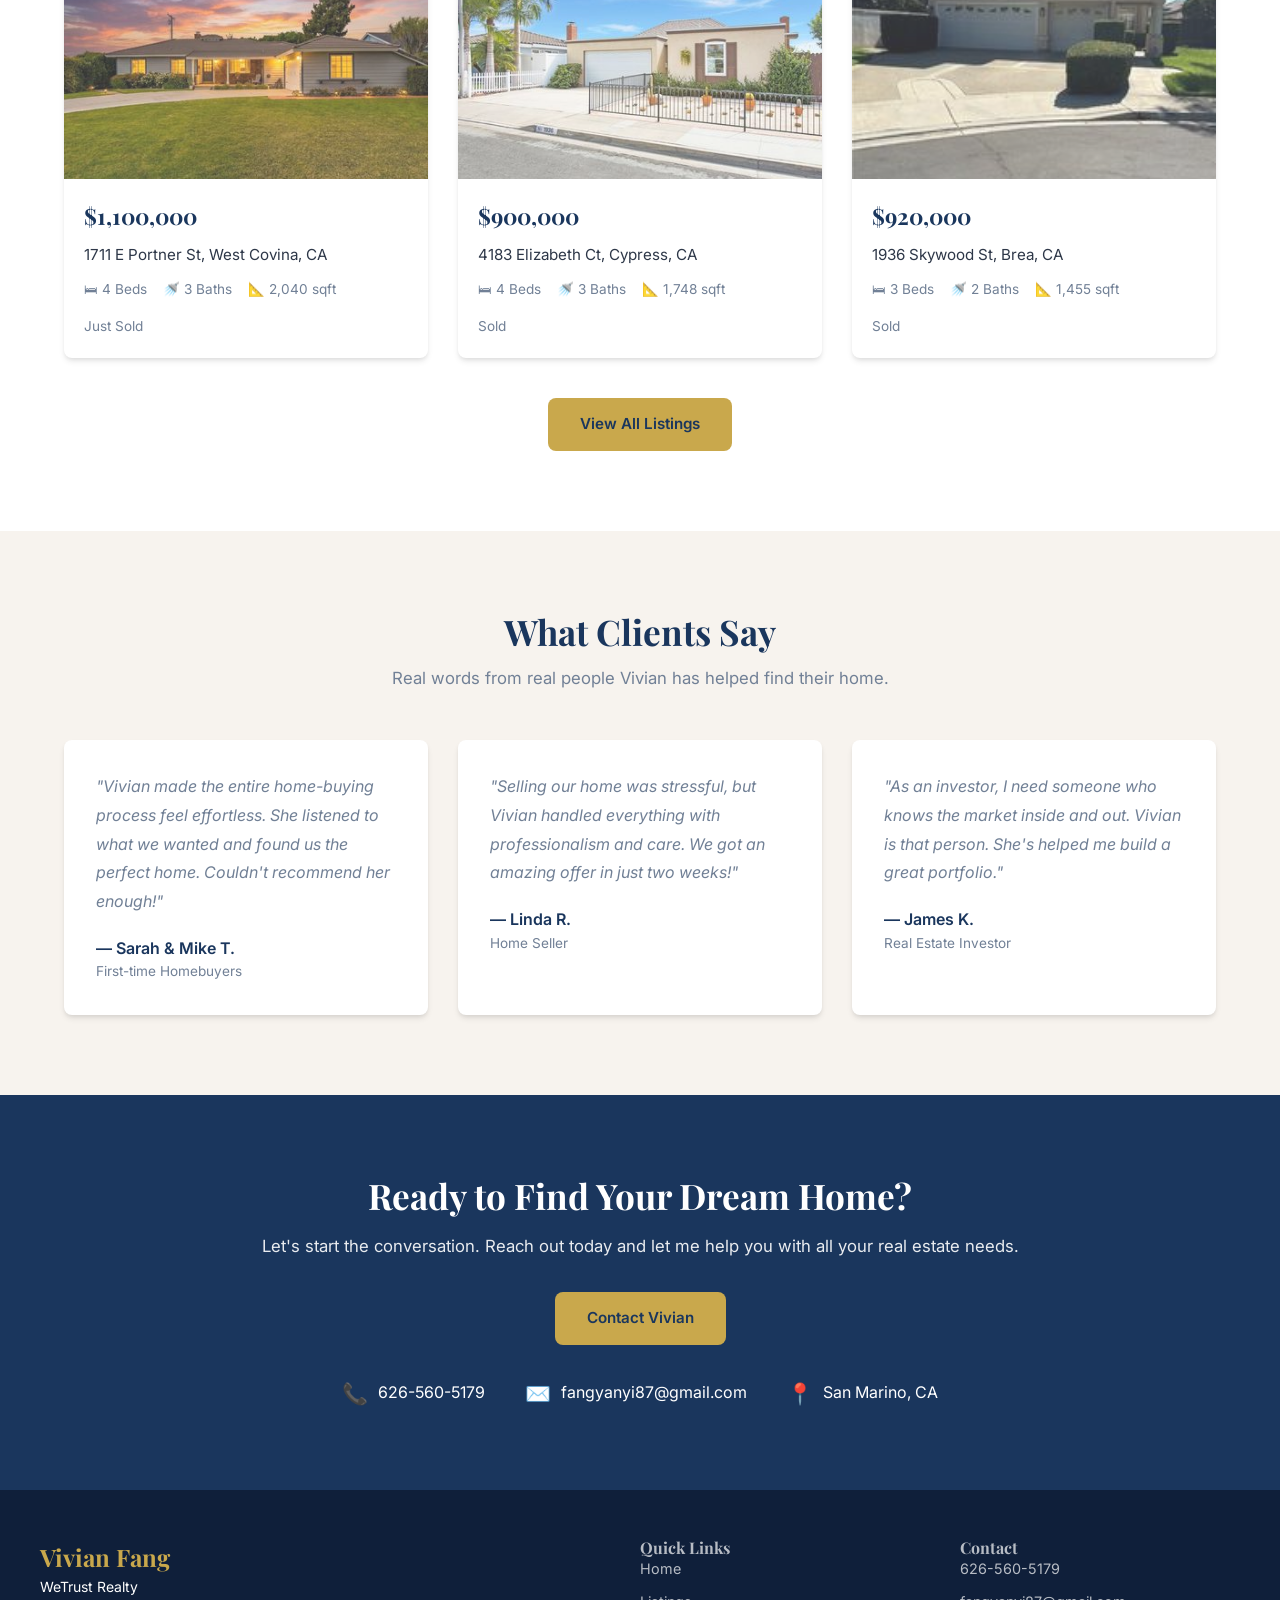
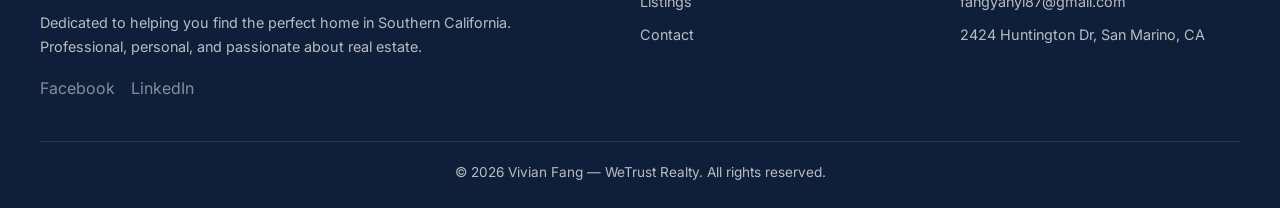
==== commit ee52fcf1: "Update email to fangyanyi87@gmail.com" ====
--- a/index.html
+++ b/index.html
@@ -167,7 +167,7 @@
         </div>
         <div class="contact-item">
           <span class="icon">✉️</span>
-          <span>vivianfang8707@gmail.com</span>
+          <span>fangyanyi87@gmail.com</span>
         </div>
         <div class="contact-item">
           <span class="icon">📍</span>
@@ -199,7 +199,7 @@
       <div class="footer-links">
         <h4>Contact</h4>
         <a href="tel:6265605179">626-560-5179</a>
-        <a href="mailto:vivianfang8707@gmail.com">vivianfang8707@gmail.com</a>
+        <a href="mailto:fangyanyi87@gmail.com">fangyanyi87@gmail.com</a>
         <a href="#">2424 Huntington Dr, San Marino, CA</a>
       </div>
     </div>
